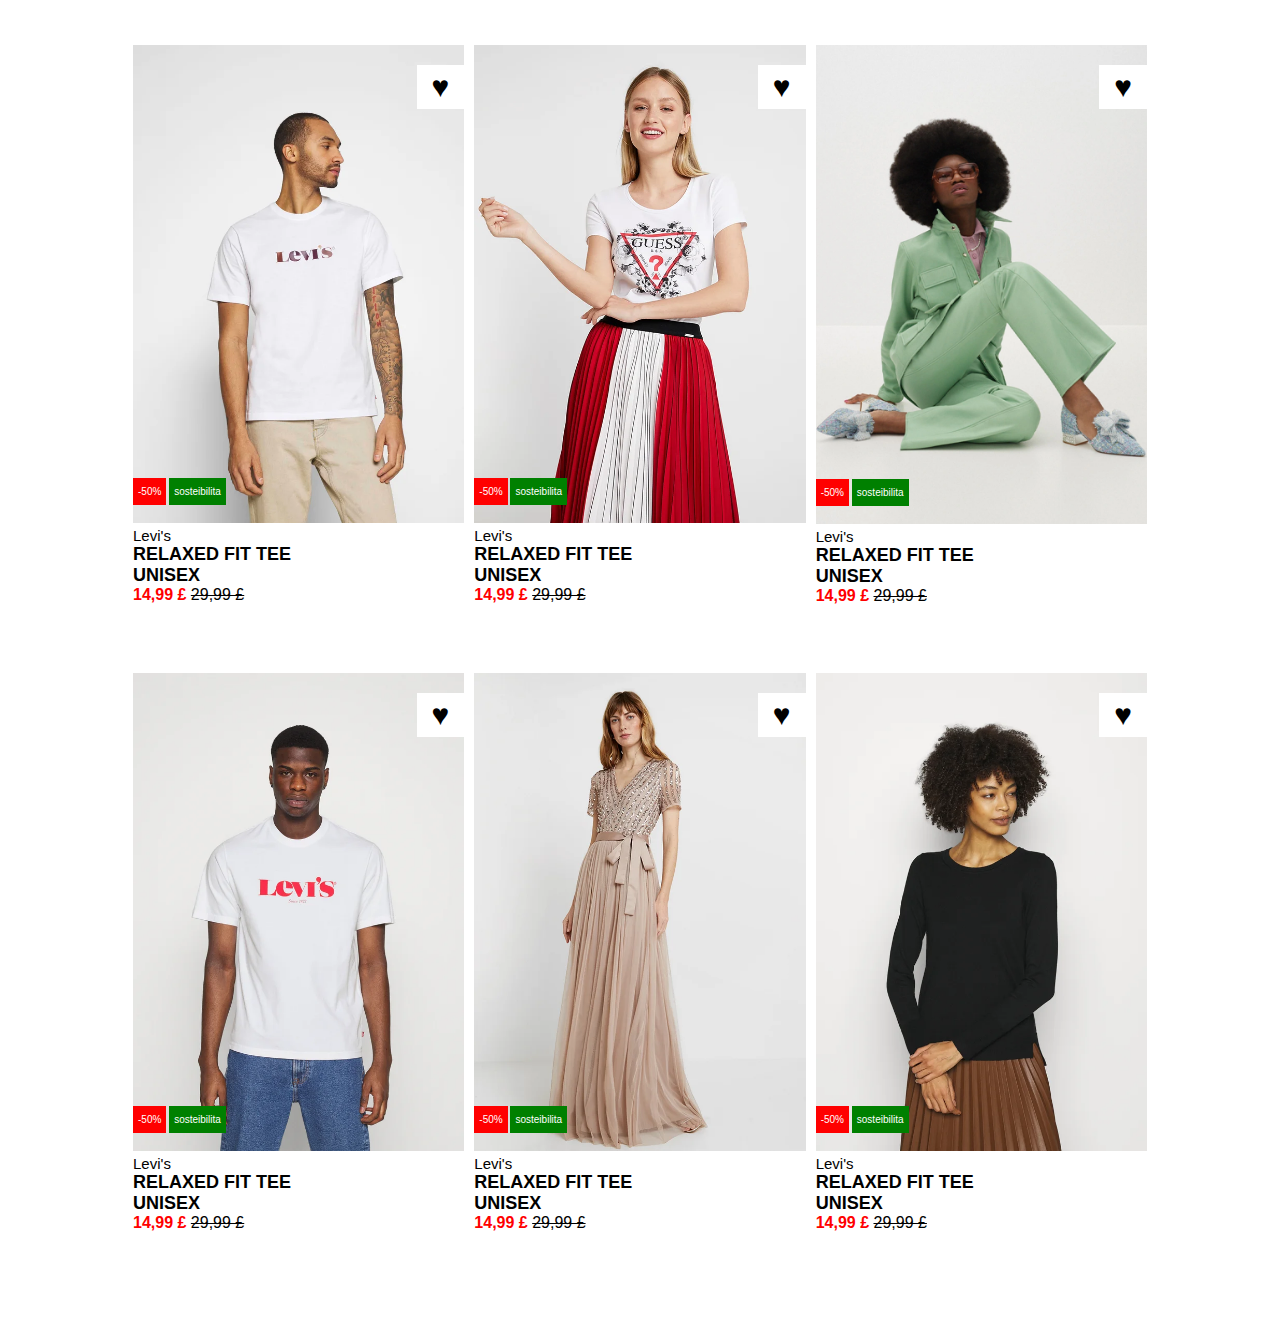
==== index.html @ f1bd7c10 "draft aprt 3" ====
<!DOCTYPE html>
<html lang="en">
<head>
    <meta charset="UTF-8">
    <meta http-equiv="X-UA-Compatible" content="IE=edge">
    <meta name="viewport" content="width=device-width, initial-scale=1.0">
    <link rel="stylesheet" href="css/style.css">
    <title>Boolando</title>
</head>
<body>


    <!--  page wrap  -->
    <div class="wrap clearfix">

        
        <!-- contenitore main -->
        <div class="box left ">

            <!-- inizio immagine  -->
            
            <div class="img-container">
                <img class="back" src="img/1b.webp" alt="">
                <img class="front" src="img/1.webp" alt="">
            </div>
                

            <!-- fine immagine  -->

            <!-- tag immagine  -->
            <span class="heart pos-abs">&hearts;</span>
            <div class="tag pos-abs">
                <span class="sale">-50%</span>
                <span class="sost">sosteibilita</span>
            </div>
            <!-- fine tag  -->

            <!-- informazione item   -->
            <div class="text">
                <div class="brand">Levi's</div>
               <h4 class="description">relaxed fit tee unisex</h4>
                <div class="price">
                <span class="after">14,99 £</span>
                <span class="before">29,99 £</span>
            </div>
            <!-- fine informazione itame  -->
        </div> 

        
        
        <!-- /main container  -->
        </div>

        <div class="box left ">

            <!-- inizio immagine  -->
            
            <div class="img-container">
                <img class="back" src="img/2b.webp" alt="">
                <img class="front" src="img/2.webp" alt="">
            </div>
                

            <!-- fine immagine  -->

            <!-- tag immagine  -->
            <span class="heart pos-abs">&hearts;</span>
            <div class="tag pos-abs">
                <span class="sale">-50%</span>
                <span class="sost">sosteibilita</span>
            </div>
            <!-- fine tag  -->

            <!-- informazione item   -->
            <div class="text">
                <div class="brand">Levi's</div>
               <h4 class="description">relaxed fit tee unisex</h4>
                <div class="price">
                <span class="after">14,99 £</span>
                <span class="before">29,99 £</span>
            </div>
            <!-- fine informazione itame  -->
        </div> 

        
        
        <!-- /main container  -->
        </div>

        <div class="box left ">

            <!-- inizio immagine  -->
            
            <div class="img-container">
                <img class="back" src="img/3b.webp" alt="">
                <img class="front" src="img/3.webp" alt="">
            </div>
                

            <!-- fine immagine  -->

            <!-- tag immagine  -->
            <span class="heart pos-abs">&hearts;</span>
            <div class="tag pos-abs">
                <span class="sale">-50%</span>
                <span class="sost">sosteibilita</span>
            </div>
            <!-- fine tag  -->

            <!-- informazione item   -->
            <div class="text">
                <div class="brand">Levi's</div>
               <h4 class="description">relaxed fit tee unisex</h4>
                <div class="price">
                <span class="after">14,99 £</span>
                <span class="before">29,99 £</span>
            </div>
            <!-- fine informazione itame  -->
        </div> 

        
        
        <!-- /main container  -->
        </div>

        <div class="box left ">

            <!-- inizio immagine  -->
            
            <div class="img-container">
                <img class="back" src="img/4b.webp" alt="">
                <img class="front" src="img/4.webp" alt="">
            </div>
                

            <!-- fine immagine  -->

            <!-- tag immagine  -->
            <span class="heart pos-abs">&hearts;</span>
            <div class="tag pos-abs">
                <span class="sale">-50%</span>
                <span class="sost">sosteibilita</span>
            </div>
            <!-- fine tag  -->

            <!-- informazione item   -->
            <div class="text">
                <div class="brand">Levi's</div>
               <h4 class="description">relaxed fit tee unisex</h4>
                <div class="price">
                <span class="after">14,99 £</span>
                <span class="before">29,99 £</span>
            </div>
            <!-- fine informazione itame  -->
        </div> 

        
        
        <!-- /main container  -->
        </div>

        <div class="box left ">

            <!-- inizio immagine  -->
            
            <div class="img-container">
                <img class="back" src="img/5b.webp" alt="">
                <img class="front" src="img/5.webp" alt="">
            </div>
                

            <!-- fine immagine  -->

            <!-- tag immagine  -->
            <span class="heart pos-abs">&hearts;</span>
            <div class="tag pos-abs">
                <span class="sale">-50%</span>
                <span class="sost">sosteibilita</span>
            </div>
            <!-- fine tag  -->

            <!-- informazione item   -->
            <div class="text">
                <div class="brand">Levi's</div>
               <h4 class="description">relaxed fit tee unisex</h4>
                <div class="price">
                <span class="after">14,99 £</span>
                <span class="before">29,99 £</span>
            </div>
            <!-- fine informazione itame  -->
        </div> 

        
        
        <!-- /main container  -->
        </div>

        <div class="box left ">

            <!-- inizio immagine  -->
            
            <div class="img-container">
                <img class="back" src="img/6b.webp" alt="">
                <img class="front" src="img/6.webp" alt="">
            </div>
                

            <!-- fine immagine  -->

            <!-- tag immagine  -->
            <span class="heart pos-abs">&hearts;</span>
            <div class="tag pos-abs">
                <span class="sale">-50%</span>
                <span class="sost">sosteibilita</span>
            </div>
            <!-- fine tag  -->

            <!-- informazione item   -->
            <div class="text">
                <div class="brand">Levi's</div>
               <h4 class="description">relaxed fit tee unisex</h4>
                <div class="price">
                <span class="after">14,99 £</span>
                <span class="before">29,99 £</span>
            </div>
            <!-- fine informazione itame  -->
        </div> 

        
        
        <!-- /main container  -->
        </div>

        

        <!-- /wrap page  -->


    
        
    </div>
    </body>
</html>
---- css/style.css ----
/* **commons***  */
*{
    margin: 0;
    padding:0;
    box-sizing: border-box;
    font-family: sans-serif;
}
.wrap{
    
    width: 80%;
    
    margin:40px auto;
   
    
}

.clearfix::after{
    content: '';
    clear: both;
    display: table;
}

.pos-abs{
    position: absolute;
}

/* ***commmons****  */


/* ## main container ## */
.box{
    position: relative;
    width:calc(100% / 3 - 10px);
    float:left;
    margin: 5px;
    margin-bottom: 100px;
}


/* ##img-container## */
    
    .img-container img {
        width: 100%;
    }

    .img-container img{
        transition: ease-in 2s;
    }
    
    .img-container .back{
        display: none;
    }
    /* ##in questo caso metter hover sul contenitore ##  */
    .img-container:hover .front{
    display:none;
    }
    
    .img-container:hover .back{
        display: inline-block;
    }
    

    








/* ## tag ## */

.heart{
    background-color: white;
    padding: 5px 15px 5px;
    top:20px;
    right: 0px;
    font-size: 30px;
    text-align: center;
}

.tag{
    width: 40%;
    position: absolute;
    left: 0px;
    bottom:70px;
    color: white;
    font-size: 10px;
    font-weight: 400;
}

.sale{   
    background-color: red;
    padding: 8px 5px;
}

.sost{
    background-color: green;
    padding: 8px 5px;

}
/* ###/ tag ###  */
.text{
    width: 60%;
    height: 40px;
}

.brand{
    font-size: 15px;
}

.text .description{
    font-size:18px;
    text-transform: uppercase;

}

.text .before{
    text-decoration: line-through;
}

.text .after{
    color: red;
    font-weight: 600;
}





/* # debug # */

.box.debug{
   border: 1px solid black;
    }

.text.debug{
    background-color: red;
}
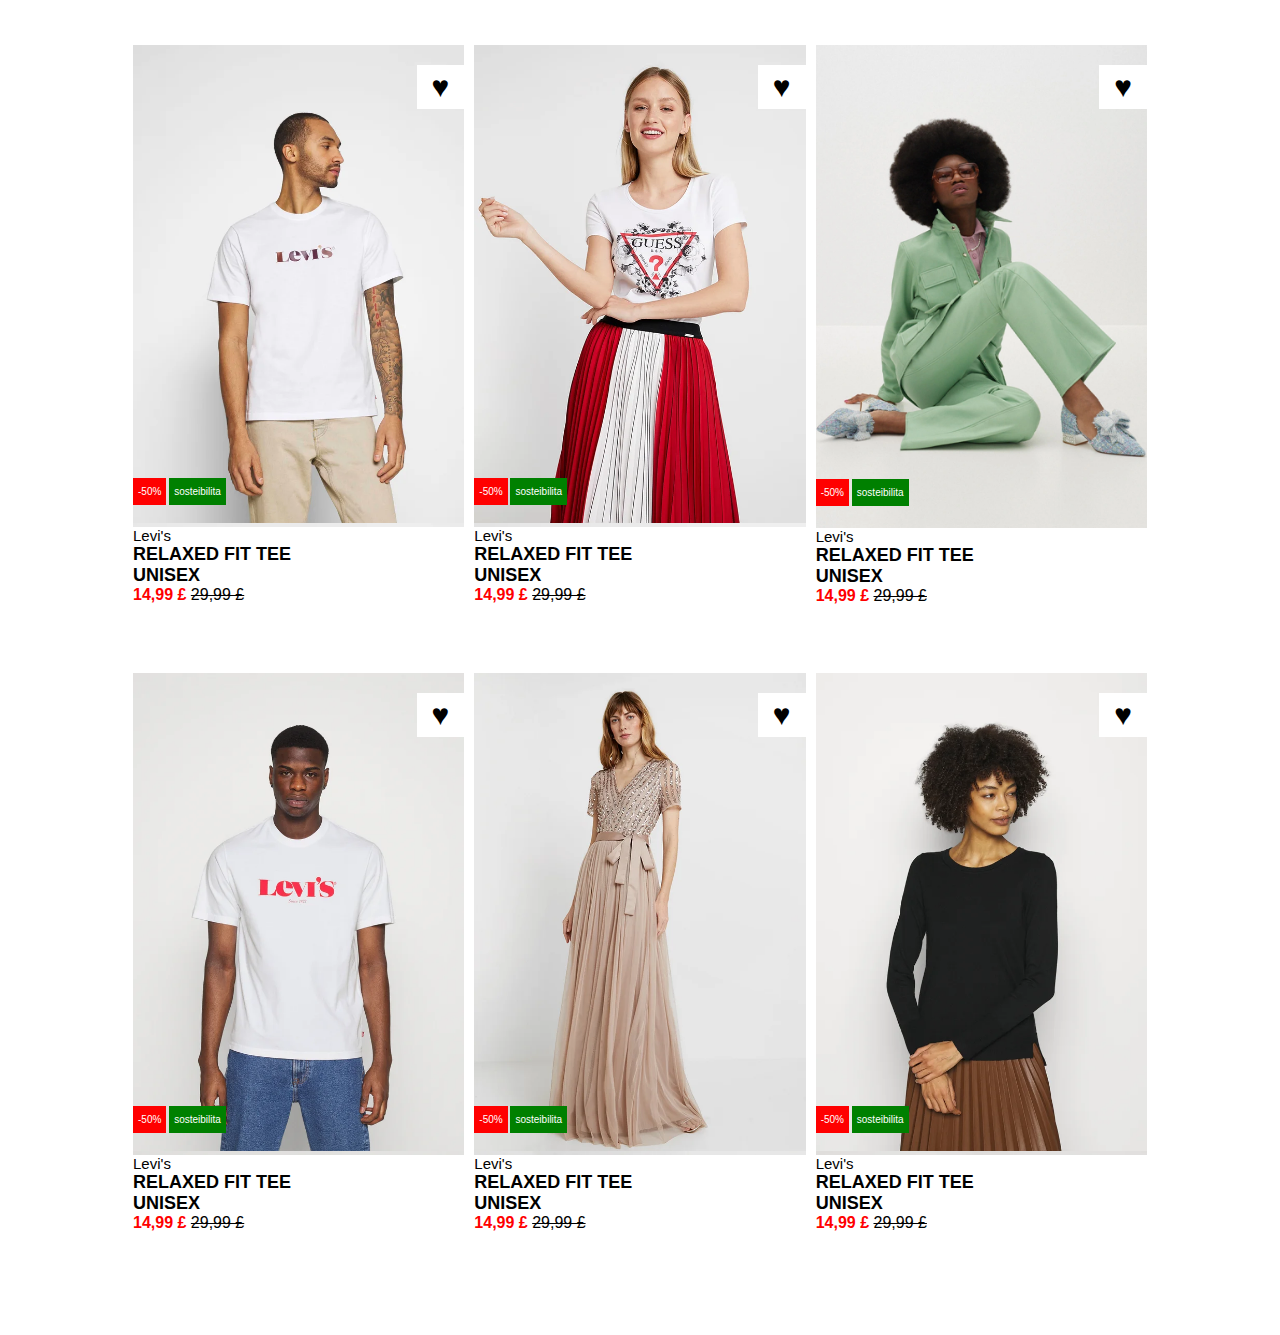
==== commit d4ec524a: "transition effect" ====
--- a/index.html
+++ b/index.html
@@ -13,223 +13,231 @@
     <!--  page wrap  -->
     <div class="wrap clearfix">
 
-        
+        <div class="box left ">
+
+            <!-- inizio immagine  -->
+            
+            <div class="img-container">
+                <div class="bg-image1">
+                    <img class="front" src="img/1.webp" alt="">
+                </div>
+            </div>
+                
+
+            <!-- fine immagine  -->
+
+            <!-- tag immagine  -->
+            <span class="heart pos-abs">&hearts;</span>
+            <div class="tag pos-abs">
+                <span class="sale">-50%</span>
+                <span class="sost">sosteibilita</span>
+            </div>
+            <!-- fine tag  -->
+
+            <!-- informazione item   -->
+            <div class="text">
+                <div class="brand">Levi's</div>
+               <h4 class="description">relaxed fit tee unisex</h4>
+                <div class="price">
+                <span class="after">14,99 £</span>
+                <span class="before">29,99 £</span>
+            </div>
+            <!-- fine informazione itame  -->
+        </div> 
+
+        
+        
+        <!-- /main container  -->
+        </div>
+
         <!-- contenitore main -->
         <div class="box left ">
 
             <!-- inizio immagine  -->
             
             <div class="img-container">
-                <img class="back" src="img/1b.webp" alt="">
-                <img class="front" src="img/1.webp" alt="">
-            </div>
-                
-
-            <!-- fine immagine  -->
-
-            <!-- tag immagine  -->
-            <span class="heart pos-abs">&hearts;</span>
-            <div class="tag pos-abs">
-                <span class="sale">-50%</span>
-                <span class="sost">sosteibilita</span>
-            </div>
-            <!-- fine tag  -->
-
-            <!-- informazione item   -->
-            <div class="text">
-                <div class="brand">Levi's</div>
-               <h4 class="description">relaxed fit tee unisex</h4>
-                <div class="price">
-                <span class="after">14,99 £</span>
-                <span class="before">29,99 £</span>
-            </div>
-            <!-- fine informazione itame  -->
-        </div> 
-
-        
-        
-        <!-- /main container  -->
-        </div>
-
-        <div class="box left ">
-
-            <!-- inizio immagine  -->
-            
-            <div class="img-container">
-                <img class="back" src="img/2b.webp" alt="">
-                <img class="front" src="img/2.webp" alt="">
-            </div>
-                
-
-            <!-- fine immagine  -->
-
-            <!-- tag immagine  -->
-            <span class="heart pos-abs">&hearts;</span>
-            <div class="tag pos-abs">
-                <span class="sale">-50%</span>
-                <span class="sost">sosteibilita</span>
-            </div>
-            <!-- fine tag  -->
-
-            <!-- informazione item   -->
-            <div class="text">
-                <div class="brand">Levi's</div>
-               <h4 class="description">relaxed fit tee unisex</h4>
-                <div class="price">
-                <span class="after">14,99 £</span>
-                <span class="before">29,99 £</span>
-            </div>
-            <!-- fine informazione itame  -->
-        </div> 
-
-        
-        
-        <!-- /main container  -->
-        </div>
-
-        <div class="box left ">
-
-            <!-- inizio immagine  -->
-            
-            <div class="img-container">
-                <img class="back" src="img/3b.webp" alt="">
-                <img class="front" src="img/3.webp" alt="">
-            </div>
-                
-
-            <!-- fine immagine  -->
-
-            <!-- tag immagine  -->
-            <span class="heart pos-abs">&hearts;</span>
-            <div class="tag pos-abs">
-                <span class="sale">-50%</span>
-                <span class="sost">sosteibilita</span>
-            </div>
-            <!-- fine tag  -->
-
-            <!-- informazione item   -->
-            <div class="text">
-                <div class="brand">Levi's</div>
-               <h4 class="description">relaxed fit tee unisex</h4>
-                <div class="price">
-                <span class="after">14,99 £</span>
-                <span class="before">29,99 £</span>
-            </div>
-            <!-- fine informazione itame  -->
-        </div> 
-
-        
-        
-        <!-- /main container  -->
-        </div>
-
-        <div class="box left ">
-
-            <!-- inizio immagine  -->
-            
-            <div class="img-container">
-                <img class="back" src="img/4b.webp" alt="">
-                <img class="front" src="img/4.webp" alt="">
-            </div>
-                
-
-            <!-- fine immagine  -->
-
-            <!-- tag immagine  -->
-            <span class="heart pos-abs">&hearts;</span>
-            <div class="tag pos-abs">
-                <span class="sale">-50%</span>
-                <span class="sost">sosteibilita</span>
-            </div>
-            <!-- fine tag  -->
-
-            <!-- informazione item   -->
-            <div class="text">
-                <div class="brand">Levi's</div>
-               <h4 class="description">relaxed fit tee unisex</h4>
-                <div class="price">
-                <span class="after">14,99 £</span>
-                <span class="before">29,99 £</span>
-            </div>
-            <!-- fine informazione itame  -->
-        </div> 
-
-        
-        
-        <!-- /main container  -->
-        </div>
-
-        <div class="box left ">
-
-            <!-- inizio immagine  -->
-            
-            <div class="img-container">
-                <img class="back" src="img/5b.webp" alt="">
-                <img class="front" src="img/5.webp" alt="">
-            </div>
-                
-
-            <!-- fine immagine  -->
-
-            <!-- tag immagine  -->
-            <span class="heart pos-abs">&hearts;</span>
-            <div class="tag pos-abs">
-                <span class="sale">-50%</span>
-                <span class="sost">sosteibilita</span>
-            </div>
-            <!-- fine tag  -->
-
-            <!-- informazione item   -->
-            <div class="text">
-                <div class="brand">Levi's</div>
-               <h4 class="description">relaxed fit tee unisex</h4>
-                <div class="price">
-                <span class="after">14,99 £</span>
-                <span class="before">29,99 £</span>
-            </div>
-            <!-- fine informazione itame  -->
-        </div> 
-
-        
-        
-        <!-- /main container  -->
-        </div>
-
-        <div class="box left ">
-
-            <!-- inizio immagine  -->
-            
-            <div class="img-container">
-                <img class="back" src="img/6b.webp" alt="">
-                <img class="front" src="img/6.webp" alt="">
-            </div>
-                
-
-            <!-- fine immagine  -->
-
-            <!-- tag immagine  -->
-            <span class="heart pos-abs">&hearts;</span>
-            <div class="tag pos-abs">
-                <span class="sale">-50%</span>
-                <span class="sost">sosteibilita</span>
-            </div>
-            <!-- fine tag  -->
-
-            <!-- informazione item   -->
-            <div class="text">
-                <div class="brand">Levi's</div>
-               <h4 class="description">relaxed fit tee unisex</h4>
-                <div class="price">
-                <span class="after">14,99 £</span>
-                <span class="before">29,99 £</span>
-            </div>
-            <!-- fine informazione itame  -->
-        </div> 
-
-        
-        
-        <!-- /main container  -->
-        </div>
+                <div class="bg-image2">
+                    <img class="front" src="img/2.webp" alt="">
+                </div>
+            </div>
+                
+
+            <!-- fine immagine  -->
+
+            <!-- tag immagine  -->
+            <span class="heart pos-abs">&hearts;</span>
+            <div class="tag pos-abs">
+                <span class="sale">-50%</span>
+                <span class="sost">sosteibilita</span>
+            </div>
+            <!-- fine tag  -->
+
+            <!-- informazione item   -->
+            <div class="text">
+                <div class="brand">Levi's</div>
+               <h4 class="description">relaxed fit tee unisex</h4>
+                <div class="price">
+                <span class="after">14,99 £</span>
+                <span class="before">29,99 £</span>
+            </div>
+            <!-- fine informazione itame  -->
+        </div> 
+
+        
+        
+        <!-- /main container  -->
+        </div>
+
+        <div class="box left ">
+
+            <!-- inizio immagine  -->
+            
+            <div class="img-container">
+                <div class="bg-image3">
+                    <img class="front" src="img/3.webp" alt="">
+                </div>
+            </div>
+                
+
+            <!-- fine immagine  -->
+
+            <!-- tag immagine  -->
+            <span class="heart pos-abs">&hearts;</span>
+            <div class="tag pos-abs">
+                <span class="sale">-50%</span>
+                <span class="sost">sosteibilita</span>
+            </div>
+            <!-- fine tag  -->
+
+            <!-- informazione item   -->
+            <div class="text">
+                <div class="brand">Levi's</div>
+               <h4 class="description">relaxed fit tee unisex</h4>
+                <div class="price">
+                <span class="after">14,99 £</span>
+                <span class="before">29,99 £</span>
+            </div>
+            <!-- fine informazione itame  -->
+        </div> 
+
+        
+        
+        <!-- /main container  -->
+        </div>
+
+        <div class="box left ">
+
+            <!-- inizio immagine  -->
+            
+            <div class="img-container">
+                <div class="bg-image4">
+                    <img class="front" src="img/4.webp" alt="">
+                </div>
+            </div>
+                
+
+            <!-- fine immagine  -->
+
+            <!-- tag immagine  -->
+            <span class="heart pos-abs">&hearts;</span>
+            <div class="tag pos-abs">
+                <span class="sale">-50%</span>
+                <span class="sost">sosteibilita</span>
+            </div>
+            <!-- fine tag  -->
+
+            <!-- informazione item   -->
+            <div class="text">
+                <div class="brand">Levi's</div>
+               <h4 class="description">relaxed fit tee unisex</h4>
+                <div class="price">
+                <span class="after">14,99 £</span>
+                <span class="before">29,99 £</span>
+            </div>
+            <!-- fine informazione itame  -->
+        </div> 
+
+        
+        
+        <!-- /main container  -->
+        </div>
+
+        <div class="box left ">
+
+            <!-- inizio immagine  -->
+            
+            <div class="img-container">
+                <div class="bg-image5">
+                    <img class="front" src="img/5.webp" alt="">
+                </div>
+            </div>
+                
+
+            <!-- fine immagine  -->
+
+            <!-- tag immagine  -->
+            <span class="heart pos-abs">&hearts;</span>
+            <div class="tag pos-abs">
+                <span class="sale">-50%</span>
+                <span class="sost">sosteibilita</span>
+            </div>
+            <!-- fine tag  -->
+
+            <!-- informazione item   -->
+            <div class="text">
+                <div class="brand">Levi's</div>
+               <h4 class="description">relaxed fit tee unisex</h4>
+                <div class="price">
+                <span class="after">14,99 £</span>
+                <span class="before">29,99 £</span>
+            </div>
+            <!-- fine informazione itame  -->
+        </div> 
+
+        
+        
+        <!-- /main container  -->
+        </div>
+
+        <div class="box left ">
+
+            <!-- inizio immagine  -->
+            
+            <div class="img-container">
+                <div class="bg-image6">
+                    <img class="front" src="img/6.webp" alt="">
+                </div>
+            </div>
+                
+
+            <!-- fine immagine  -->
+
+            <!-- tag immagine  -->
+            <span class="heart pos-abs">&hearts;</span>
+            <div class="tag pos-abs">
+                <span class="sale">-50%</span>
+                <span class="sost">sosteibilita</span>
+            </div>
+            <!-- fine tag  -->
+
+            <!-- informazione item   -->
+            <div class="text">
+                <div class="brand">Levi's</div>
+               <h4 class="description">relaxed fit tee unisex</h4>
+                <div class="price">
+                <span class="after">14,99 £</span>
+                <span class="before">29,99 £</span>
+            </div>
+            <!-- fine informazione itame  -->
+        </div> 
+
+        
+        
+        <!-- /main container  -->
+        </div>
+
+
+        
 
         
 
--- a/css/style.css
+++ b/css/style.css
@@ -41,23 +41,54 @@
     
     .img-container img {
         width: 100%;
+     }
+
+    .bg-image1{
+        
+        background-image: url('/img/1b.webp');
+        background-size: cover;
     }
 
-    .img-container img{
-        transition: ease-in 2s;
+    .bg-image2{
+        
+        background-image: url('/img/2b.webp');
+        background-size: cover;
     }
+    .bg-image3{
+        
+        background-image: url('/img/3b.webp');
+        background-size: cover;
+    }
+    .bg-image4{
+        
+        background-image: url('/img/4b.webp');
+        background-size: cover;
+    }
+    .bg-image5{
+        
+        background-image: url('/img/5b.webp');
+        background-size: cover;
+    }
+    .bg-image6{
+        
+        background-image: url('/img/6b.webp');
+        background-size: cover;
+    }
+
+
+     .front:hover{
+         opacity: 0;
+     }
+
+     .front{
+         transition: ease-in 0.4s;
+     }
+        
+      
+    /* ##in questo caso mettere hover sul contenitore ##  */
     
-    .img-container .back{
-        display: none;
-    }
-    /* ##in questo caso metter hover sul contenitore ##  */
-    .img-container:hover .front{
-    display:none;
-    }
     
-    .img-container:hover .back{
-        display: inline-block;
-    }
+    
     
 
     
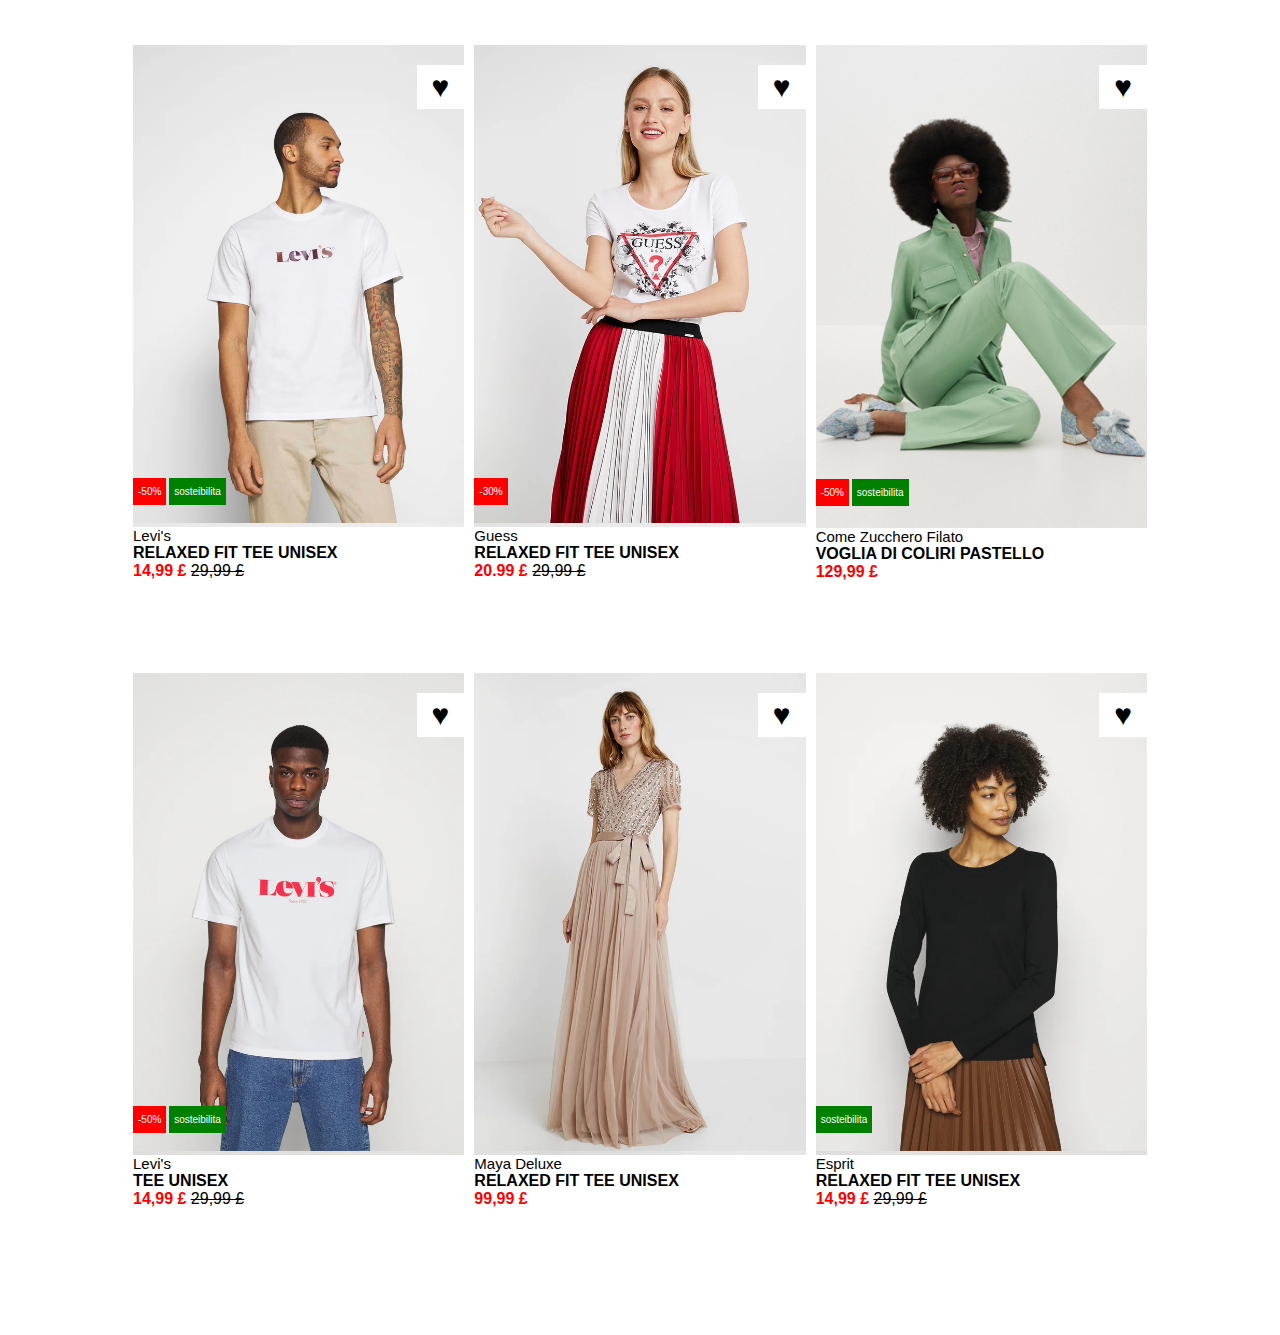
==== commit 0a9d6179: "last corrections" ====
--- a/index.html
+++ b/index.html
@@ -67,17 +67,17 @@
             <!-- tag immagine  -->
             <span class="heart pos-abs">&hearts;</span>
             <div class="tag pos-abs">
-                <span class="sale">-50%</span>
-                <span class="sost">sosteibilita</span>
-            </div>
-            <!-- fine tag  -->
-
-            <!-- informazione item   -->
-            <div class="text">
-                <div class="brand">Levi's</div>
-               <h4 class="description">relaxed fit tee unisex</h4>
-                <div class="price">
-                <span class="after">14,99 £</span>
+                <span class="sale">-30%</span>
+                <!-- <span class="sost">sosteibilita</span> -->
+            </div>
+            <!-- fine tag  -->
+
+            <!-- informazione item   -->
+            <div class="text">
+                <div class="brand">Guess</div>
+               <h4 class="description">relaxed fit tee unisex</h4>
+                <div class="price">
+                <span class="after">20.99 £</span>
                 <span class="before">29,99 £</span>
             </div>
             <!-- fine informazione itame  -->
@@ -111,11 +111,11 @@
 
             <!-- informazione item   -->
             <div class="text">
-                <div class="brand">Levi's</div>
-               <h4 class="description">relaxed fit tee unisex</h4>
-                <div class="price">
-                <span class="after">14,99 £</span>
-                <span class="before">29,99 £</span>
+                <div class="brand">Come Zucchero Filato</div>
+               <h4 class="description">Voglia di coliri pastello</h4>
+                <div class="price">
+                <span class="after">129,99 £</span>
+                <!-- <span class="before">29,99 £</span> -->
             </div>
             <!-- fine informazione itame  -->
         </div> 
@@ -149,7 +149,7 @@
             <!-- informazione item   -->
             <div class="text">
                 <div class="brand">Levi's</div>
-               <h4 class="description">relaxed fit tee unisex</h4>
+               <h4 class="description">tee unisex</h4>
                 <div class="price">
                 <span class="after">14,99 £</span>
                 <span class="before">29,99 £</span>
@@ -178,18 +178,18 @@
             <!-- tag immagine  -->
             <span class="heart pos-abs">&hearts;</span>
             <div class="tag pos-abs">
-                <span class="sale">-50%</span>
-                <span class="sost">sosteibilita</span>
-            </div>
-            <!-- fine tag  -->
-
-            <!-- informazione item   -->
-            <div class="text">
-                <div class="brand">Levi's</div>
-               <h4 class="description">relaxed fit tee unisex</h4>
-                <div class="price">
-                <span class="after">14,99 £</span>
-                <span class="before">29,99 £</span>
+                <!-- <span class="sale">-50%</span>
+                <span class="sost">sosteibilita</span> -->
+            </div>
+            <!-- fine tag  -->
+
+            <!-- informazione item   -->
+            <div class="text">
+                <div class="brand">Maya Deluxe</div>
+               <h4 class="description">relaxed fit tee unisex</h4>
+                <div class="price">
+                <span class="after">99,99 £</span>
+                <!-- <span class="before">29,99 £</span> -->
             </div>
             <!-- fine informazione itame  -->
         </div> 
@@ -215,14 +215,14 @@
             <!-- tag immagine  -->
             <span class="heart pos-abs">&hearts;</span>
             <div class="tag pos-abs">
-                <span class="sale">-50%</span>
-                <span class="sost">sosteibilita</span>
-            </div>
-            <!-- fine tag  -->
-
-            <!-- informazione item   -->
-            <div class="text">
-                <div class="brand">Levi's</div>
+                <!-- <span class="sale">-50%</span> -->
+                <span class="sost">sosteibilita</span>
+            </div>
+            <!-- fine tag  -->
+
+            <!-- informazione item   -->
+            <div class="text">
+                <div class="brand">Esprit</div>
                <h4 class="description">relaxed fit tee unisex</h4>
                 <div class="price">
                 <span class="after">14,99 £</span>
--- a/css/style.css
+++ b/css/style.css
@@ -74,32 +74,35 @@
         background-image: url('/img/6b.webp');
         background-size: cover;
     }
-
+/* hover and transition  */
 
      .front:hover{
          opacity: 0;
      }
 
      .front{
-         transition: ease-in 0.4s;
+         transition: ease-in 0.35s;
      }
-        
-      
-    /* ##in questo caso mettere hover sul contenitore ##  */
+
+/*  #### esempio usando due immagini in un div####  
+     container img {    
+        width: 100%;
+    }
     
+    .img-container .back{
+        display: none;
+    }
+
+    /* ##in questo caso metter hover sul contenitore ##  */
     
-    
-    
-
-    
-
-
-
-
-
-
-
-
+    /* .img-container:hover .front{
+    display:none;
+   }
+        .img-container:hover .back{
+        display: inline-block;
+  
+    } */ 
+  
 /* ## tag ## */
 
 .heart{
@@ -133,7 +136,7 @@
 }
 /* ###/ tag ###  */
 .text{
-    width: 60%;
+    width: 100%;
     height: 40px;
 }
 
@@ -142,7 +145,7 @@
 }
 
 .text .description{
-    font-size:18px;
+    font-size:16px;
     text-transform: uppercase;
 
 }
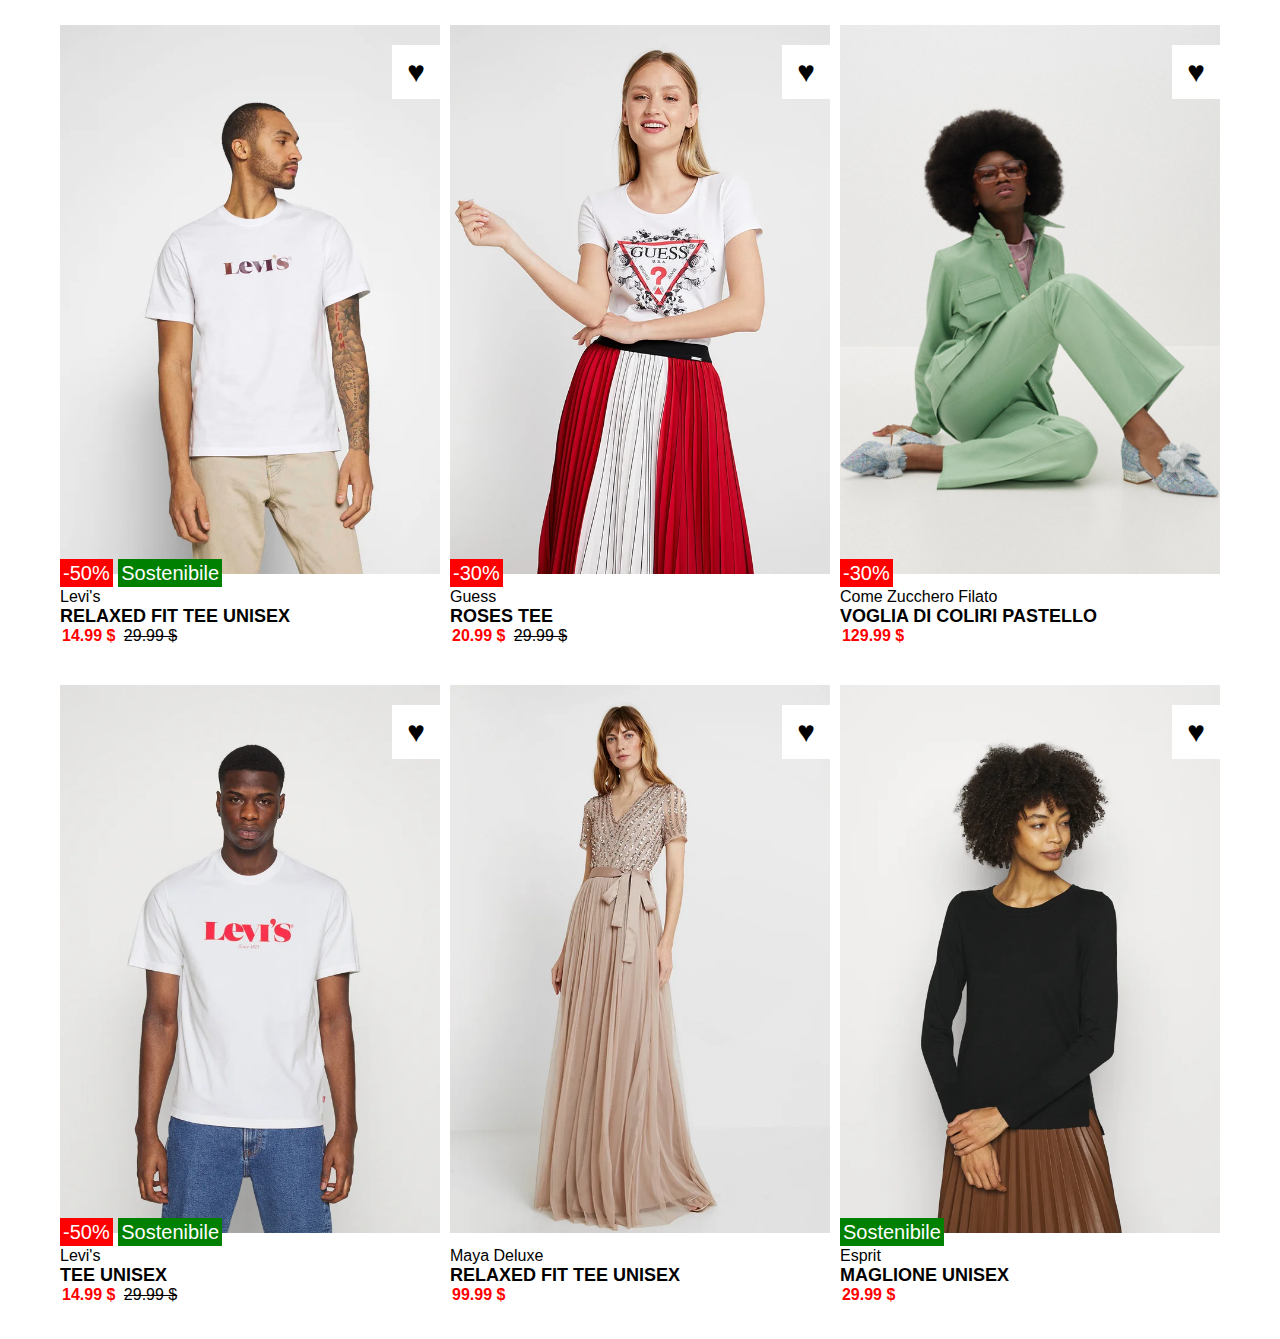
==== commit dc7cc7f7: "FInal version with transition and positions" ====
--- a/index.html
+++ b/index.html
@@ -4,248 +4,182 @@
     <meta charset="UTF-8">
     <meta http-equiv="X-UA-Compatible" content="IE=edge">
     <meta name="viewport" content="width=device-width, initial-scale=1.0">
-    <link rel="stylesheet" href="css/style.css">
-    <title>Boolando</title>
+    <link rel="stylesheet" href="/css/style.css">
+    <title>gesu</title>
 </head>
-<body>
+    <body>
+    <!-- inizio page-wrap  -->
+<div class="wrap clear-fix">
 
+    <!-- inizio card  -->
+    <div class="box">
+        <!-- tag section  -->
+        <span class="heart pos-abs">&hearts;</span>
+        <div class="tag-text pos-abs">
+            <span class="sale ">-50%</span>
+            <span class="sost ">Sostenibile</span>
+        </div>
+        <!-- /tag section  -->
 
-    <!--  page wrap  -->
-    <div class="wrap clearfix">
+        <!-- img-section  -->
+        <div class="img-container">
+            <img src="img/1b.webp" alt="" class="back">
+            <img src="img/1.webp" alt="" class="front">
+        </div>
+        <!-- /img-section  -->
 
-        <div class="box left ">
+        <!-- item desc section  -->
+        <div class="item-description">
+            <div class="brand">Levi's</div>
+            <h3 class="description">relaxed fit tee unisex</h3>
+            <span class="after-sale">14.99 $</span>
+            <span class="pre-sale">29.99 $</span>
+        </div>
+        <!-- /item desc section  -->
+    </div>
+    <!-- fine card  -->
 
-            <!-- inizio immagine  -->
-            
-            <div class="img-container">
-                <div class="bg-image1">
-                    <img class="front" src="img/1.webp" alt="">
-                </div>
-            </div>
-                
+    <!-- inizio card  -->
+    <div class="box">
+        <!-- tag section  -->
+        <span class="heart pos-abs">&hearts;</span>
+        <div class="tag-text pos-abs">
+            <span class="sale ">-30%</spa>
+                <!-- <span class="sost ">Sostenibile</span> -->
+        </div>
+        <!-- /tag section  -->
 
-            <!-- fine immagine  -->
+        <!-- img-section  -->
+        <div class="img-container">
+            <img src="img/2b.webp" alt="" class="back">
+            <img src="img/2.webp" alt="" class="front">
+        </div>
+        <!-- /img-section  -->
 
-            <!-- tag immagine  -->
-            <span class="heart pos-abs">&hearts;</span>
-            <div class="tag pos-abs">
-                <span class="sale">-50%</span>
-                <span class="sost">sosteibilita</span>
-            </div>
-            <!-- fine tag  -->
+        <!-- item desc section  -->
+        <div class="item-description">
+            <div class="brand">Guess</div>
+            <h3 class="description">Roses tee</h3>
+            <span class="after-sale">20.99 $</span>
+            <span class="pre-sale">29.99 $</span>
+        </div>
+        <!-- /item desc section  -->
+    </div>
+    <!-- fine card  -->
 
-            <!-- informazione item   -->
-            <div class="text">
-                <div class="brand">Levi's</div>
-               <h4 class="description">relaxed fit tee unisex</h4>
-                <div class="price">
-                <span class="after">14,99 £</span>
-                <span class="before">29,99 £</span>
-            </div>
-            <!-- fine informazione itame  -->
-        </div> 
+    <!-- inizio card -->
+    <div class="box">
+        <!-- tag section  -->
+        <span class="heart pos-abs">&hearts;</span>
+        <div class="tag-text pos-abs">
+            <span class="sale ">-30%</span>
+            <!-- <span class="sost ">Sostenibile</span> -->
+        </div>
+        <!-- /tag section  -->
 
-        
-        
-        <!-- /main container  -->
+        <!-- img-section  -->
+        <div class="img-container">
+            <img src="img/3b.webp" alt="" class="back">
+            <img src="img/3.webp" alt="" class="front">
         </div>
+        <!-- /img-section  -->
 
-        <!-- contenitore main -->
-        <div class="box left ">
+        <!-- item desc section  -->
+        <div class="item-description">
+            <div class="brand">Come Zucchero Filato</div>
+            <h3 class="description">Voglia di coliri pastello</h3>
+            <span class="after-sale">129.99 $</span>
+            <!-- <span class="pre-sale">50.00 $</span> -->
+        </div>
+        <!-- /item desc section  -->
+    </div>
+    <!-- fine card      -->
 
-            <!-- inizio immagine  -->
-            
-            <div class="img-container">
-                <div class="bg-image2">
-                    <img class="front" src="img/2.webp" alt="">
-                </div>
-            </div>
-                
+    <!-- inizio card  -->
+    <div class="box">
+        <!-- tag section  -->
+        <span class="heart pos-abs">&hearts;</span>
+        <div class="tag-text pos-abs">
+            <span class="sale ">-50%</span>
+            <span class="sost ">Sostenibile</span>
+        </div>
+        <!-- /tag section  -->
+        <!-- img-section  -->
+        <div class="img-container">
+            <img src="img/4b.webp" alt="" class="back">
+            <img src="img/4.webp" alt="" class="front">
+        </div>
+        <!-- /img-section  -->
 
-            <!-- fine immagine  -->
+        <!-- item desc section  -->
+        <div class="item-description">
+            <div class="brand">Levi's</div>
+            <h3 class="description">tee unisex</h3>
+            <span class="after-sale">14.99 $</span>
+            <span class="pre-sale">29.99 $</span>
+        </div>
+        <!-- /item desc section  -->
+    </div>
+    <!-- fine card -->
 
-            <!-- tag immagine  -->
-            <span class="heart pos-abs">&hearts;</span>
-            <div class="tag pos-abs">
-                <span class="sale">-30%</span>
-                <!-- <span class="sost">sosteibilita</span> -->
-            </div>
-            <!-- fine tag  -->
+    <!-- inizio card  -->
+    <div class="box">
+        <!-- teg section  -->
+        <span class="heart pos-abs">&hearts;</span>
+        <div class="tag-text pos-abs">
+            <!-- <span class="sale ">-50%</span> -->
+            <!-- <span class="sost ">Sostenibile</span> -->
+        </div>
+        <!-- /tag section  -->
 
-            <!-- informazione item   -->
-            <div class="text">
-                <div class="brand">Guess</div>
-               <h4 class="description">relaxed fit tee unisex</h4>
-                <div class="price">
-                <span class="after">20.99 £</span>
-                <span class="before">29,99 £</span>
-            </div>
-            <!-- fine informazione itame  -->
-        </div> 
+        <!-- img-section  -->
+        <div class="img-container">
+            <img src="img/5b.webp" alt="" class="back">
+            <img src="img/5.webp" alt="" class="front">
+        </div>
+        <!-- /img section  -->
 
-        
-        
-        <!-- /main container  -->
+        <!-- items desc secttion  -->
+        <div class="item-description">
+            <div class="brand">Maya Deluxe</div>
+            <h3 class="description">relaxed fit tee unisex</h3>
+            <span class="after-sale">99.99 $</span>
+            <!-- <span class="pre-sale">50.00 $</span> -->
         </div>
+        <!-- /items desc section  -->
+    </div>
+    <!-- fine card  -->
 
-        <div class="box left ">
+    <!-- inizio card  -->
+    <div class="box">
+        <!-- tag section  -->
+        <span class="heart pos-abs">&hearts;</span>
+        <div class="tag-text pos-abs">
+            <!-- <span class="sale ">-50%</span> -->
+            <span class="sost ">Sostenibile</span>
+        </div>
+        <!-- /tag section  -->
 
-            <!-- inizio immagine  -->
-            
-            <div class="img-container">
-                <div class="bg-image3">
-                    <img class="front" src="img/3.webp" alt="">
-                </div>
-            </div>
-                
+        <!-- img section  -->
+        <div class="img-container">
+            <img src="img/6b.webp" alt="" class="back">
+            <img src="img/6.webp" alt="" class="front">
+        </div>
+        <!-- /img section  -->
 
-            <!-- fine immagine  -->
+        <!-- item desc section  -->
+        <div class="item-description">
+            <div class="brand">Esprit</div>
+            <h3 class="description">Maglione unisex</h3>
+            <span class="after-sale">29.99 $</span>
+            <!-- <span class="pre-sale">50.00 $</span> -->
+        </div>
+        <!-- /items desc section  -->
+    </div>
+    <!-- fine card  -->
 
-            <!-- tag immagine  -->
-            <span class="heart pos-abs">&hearts;</span>
-            <div class="tag pos-abs">
-                <span class="sale">-50%</span>
-                <span class="sost">sosteibilita</span>
-            </div>
-            <!-- fine tag  -->
+</div>
+<!-- fine page-warp  -->
 
-            <!-- informazione item   -->
-            <div class="text">
-                <div class="brand">Come Zucchero Filato</div>
-               <h4 class="description">Voglia di coliri pastello</h4>
-                <div class="price">
-                <span class="after">129,99 £</span>
-                <!-- <span class="before">29,99 £</span> -->
-            </div>
-            <!-- fine informazione itame  -->
-        </div> 
-
-        
-        
-        <!-- /main container  -->
-        </div>
-
-        <div class="box left ">
-
-            <!-- inizio immagine  -->
-            
-            <div class="img-container">
-                <div class="bg-image4">
-                    <img class="front" src="img/4.webp" alt="">
-                </div>
-            </div>
-                
-
-            <!-- fine immagine  -->
-
-            <!-- tag immagine  -->
-            <span class="heart pos-abs">&hearts;</span>
-            <div class="tag pos-abs">
-                <span class="sale">-50%</span>
-                <span class="sost">sosteibilita</span>
-            </div>
-            <!-- fine tag  -->
-
-            <!-- informazione item   -->
-            <div class="text">
-                <div class="brand">Levi's</div>
-               <h4 class="description">tee unisex</h4>
-                <div class="price">
-                <span class="after">14,99 £</span>
-                <span class="before">29,99 £</span>
-            </div>
-            <!-- fine informazione itame  -->
-        </div> 
-
-        
-        
-        <!-- /main container  -->
-        </div>
-
-        <div class="box left ">
-
-            <!-- inizio immagine  -->
-            
-            <div class="img-container">
-                <div class="bg-image5">
-                    <img class="front" src="img/5.webp" alt="">
-                </div>
-            </div>
-                
-
-            <!-- fine immagine  -->
-
-            <!-- tag immagine  -->
-            <span class="heart pos-abs">&hearts;</span>
-            <div class="tag pos-abs">
-                <!-- <span class="sale">-50%</span>
-                <span class="sost">sosteibilita</span> -->
-            </div>
-            <!-- fine tag  -->
-
-            <!-- informazione item   -->
-            <div class="text">
-                <div class="brand">Maya Deluxe</div>
-               <h4 class="description">relaxed fit tee unisex</h4>
-                <div class="price">
-                <span class="after">99,99 £</span>
-                <!-- <span class="before">29,99 £</span> -->
-            </div>
-            <!-- fine informazione itame  -->
-        </div> 
-
-        
-        
-        <!-- /main container  -->
-        </div>
-
-        <div class="box left ">
-
-            <!-- inizio immagine  -->
-            
-            <div class="img-container">
-                <div class="bg-image6">
-                    <img class="front" src="img/6.webp" alt="">
-                </div>
-            </div>
-                
-
-            <!-- fine immagine  -->
-
-            <!-- tag immagine  -->
-            <span class="heart pos-abs">&hearts;</span>
-            <div class="tag pos-abs">
-                <!-- <span class="sale">-50%</span> -->
-                <span class="sost">sosteibilita</span>
-            </div>
-            <!-- fine tag  -->
-
-            <!-- informazione item   -->
-            <div class="text">
-                <div class="brand">Esprit</div>
-               <h4 class="description">relaxed fit tee unisex</h4>
-                <div class="price">
-                <span class="after">14,99 £</span>
-                <span class="before">29,99 £</span>
-            </div>
-            <!-- fine informazione itame  -->
-        </div> 
-
-        
-        
-        <!-- /main container  -->
-        </div>
-
-
-        
-
-        
-
-        <!-- /wrap page  -->
-
-
-    
-        
-    </div>
     </body>
 </html>--- a/css/style.css
+++ b/css/style.css
@@ -1,88 +1,131 @@
-/* **commons***  */
+/* ##commons##  */
+
 *{
     margin: 0;
-    padding:0;
+    padding: 0;
     box-sizing: border-box;
     font-family: sans-serif;
 }
+
+
 .wrap{
     
-    width: 80%;
-    
-    margin:40px auto;
-   
-    
+    width: 1170px;
+    margin: 20px auto;
+  
 }
 
-.clearfix::after{
+clear-fix::after{
     content: '';
     clear: both;
     display: table;
 }
 
+
 .pos-abs{
     position: absolute;
 }
 
-/* ***commmons****  */
+/* ##product container##  */
+.box{
+    position: relative;
+    width: calc(100% / 3 - 10px );
+    margin-top: 20px;
+    float: left;
+    margin: 5px;
+    padding-bottom: 30px;
+}
+
+.img-container{
+    position: relative;
+    
+    
+}
+
+/* ##img hover effect##  */
+.img-container img{
+    width: 100%;
+    
+}
+
+.img-container .front{
+    position: absolute;
+    top: 0px;
+    left: 0px;
+    transition: ease-in 0.5s;
+}
+
+.img-container .back{
+    position: relative;
+}
+
+.front:hover{
+    opacity: 0;
+}
+
+/* ##tags##  */
+.heart{
+    background-color: white;
+    font-size: 30px;
+    padding: 10px 15px;
+    top: 20px;
+    right: 0px;
+    z-index: 2;
+}
+
+.tag-text{
+    
+    font-size: 20px;
+    color: white;
+    bottom: 90px;
+    left: 0px;
+    z-index: 2;}
 
 
-/* ## main container ## */
-.box{
-    position: relative;
-    width:calc(100% / 3 - 10px);
-    float:left;
-    margin: 5px;
-    margin-bottom: 100px;
+.sale{
+    background-color: red;
+    padding: 3px;
+}
+
+.sost{
+    background-color: green;
+    padding: 3px;
+}
+ /* ###item description section### */
+.item-description{
+    width: 100%;
+    margin-top: 10px;
+}
+
+.item-description h3{
+font-size: 18px;
+text-transform: uppercase;
+}
+
+.after-sale{
+    color: red;
+    font-weight: 600;
+    padding: 2px;
+}
+
+.pre-sale{
+    text-decoration: line-through;
+    padding: 2px;
 }
 
 
-/* ##img-container## */
-    
-    .img-container img {
-        width: 100%;
+
+/* # debug # */
+
+.box.debug{
+    border: 1px solid black;
      }
+ 
+ .text.debug{
+     background-color: red;
+ }
 
-    .bg-image1{
-        
-        background-image: url('/img/1b.webp');
-        background-size: cover;
-    }
 
-    .bg-image2{
-        
-        background-image: url('/img/2b.webp');
-        background-size: cover;
-    }
-    .bg-image3{
-        
-        background-image: url('/img/3b.webp');
-        background-size: cover;
-    }
-    .bg-image4{
-        
-        background-image: url('/img/4b.webp');
-        background-size: cover;
-    }
-    .bg-image5{
-        
-        background-image: url('/img/5b.webp');
-        background-size: cover;
-    }
-    .bg-image6{
-        
-        background-image: url('/img/6b.webp');
-        background-size: cover;
-    }
-/* hover and transition  */
-
-     .front:hover{
-         opacity: 0;
-     }
-
-     .front{
-         transition: ease-in 0.35s;
-     }
 
 /*  #### esempio usando due immagini in un div####  
      container img {    
@@ -92,7 +135,6 @@
     .img-container .back{
         display: none;
     }
-
     /* ##in questo caso metter hover sul contenitore ##  */
     
     /* .img-container:hover .front{
@@ -102,73 +144,8 @@
         display: inline-block;
   
     } */ 
-  
-/* ## tag ## */
-
-.heart{
-    background-color: white;
-    padding: 5px 15px 5px;
-    top:20px;
-    right: 0px;
-    font-size: 30px;
-    text-align: center;
-}
-
-.tag{
-    width: 40%;
-    position: absolute;
-    left: 0px;
-    bottom:70px;
-    color: white;
-    font-size: 10px;
-    font-weight: 400;
-}
-
-.sale{   
-    background-color: red;
-    padding: 8px 5px;
-}
-
-.sost{
-    background-color: green;
-    padding: 8px 5px;
-
-}
-/* ###/ tag ###  */
-.text{
-    width: 100%;
-    height: 40px;
-}
-
-.brand{
-    font-size: 15px;
-}
-
-.text .description{
-    font-size:16px;
-    text-transform: uppercase;
-
-}
-
-.text .before{
-    text-decoration: line-through;
-}
-
-.text .after{
-    color: red;
-    font-weight: 600;
-}
 
 
 
 
 
-/* # debug # */
-
-.box.debug{
-   border: 1px solid black;
-    }
-
-.text.debug{
-    background-color: red;
-}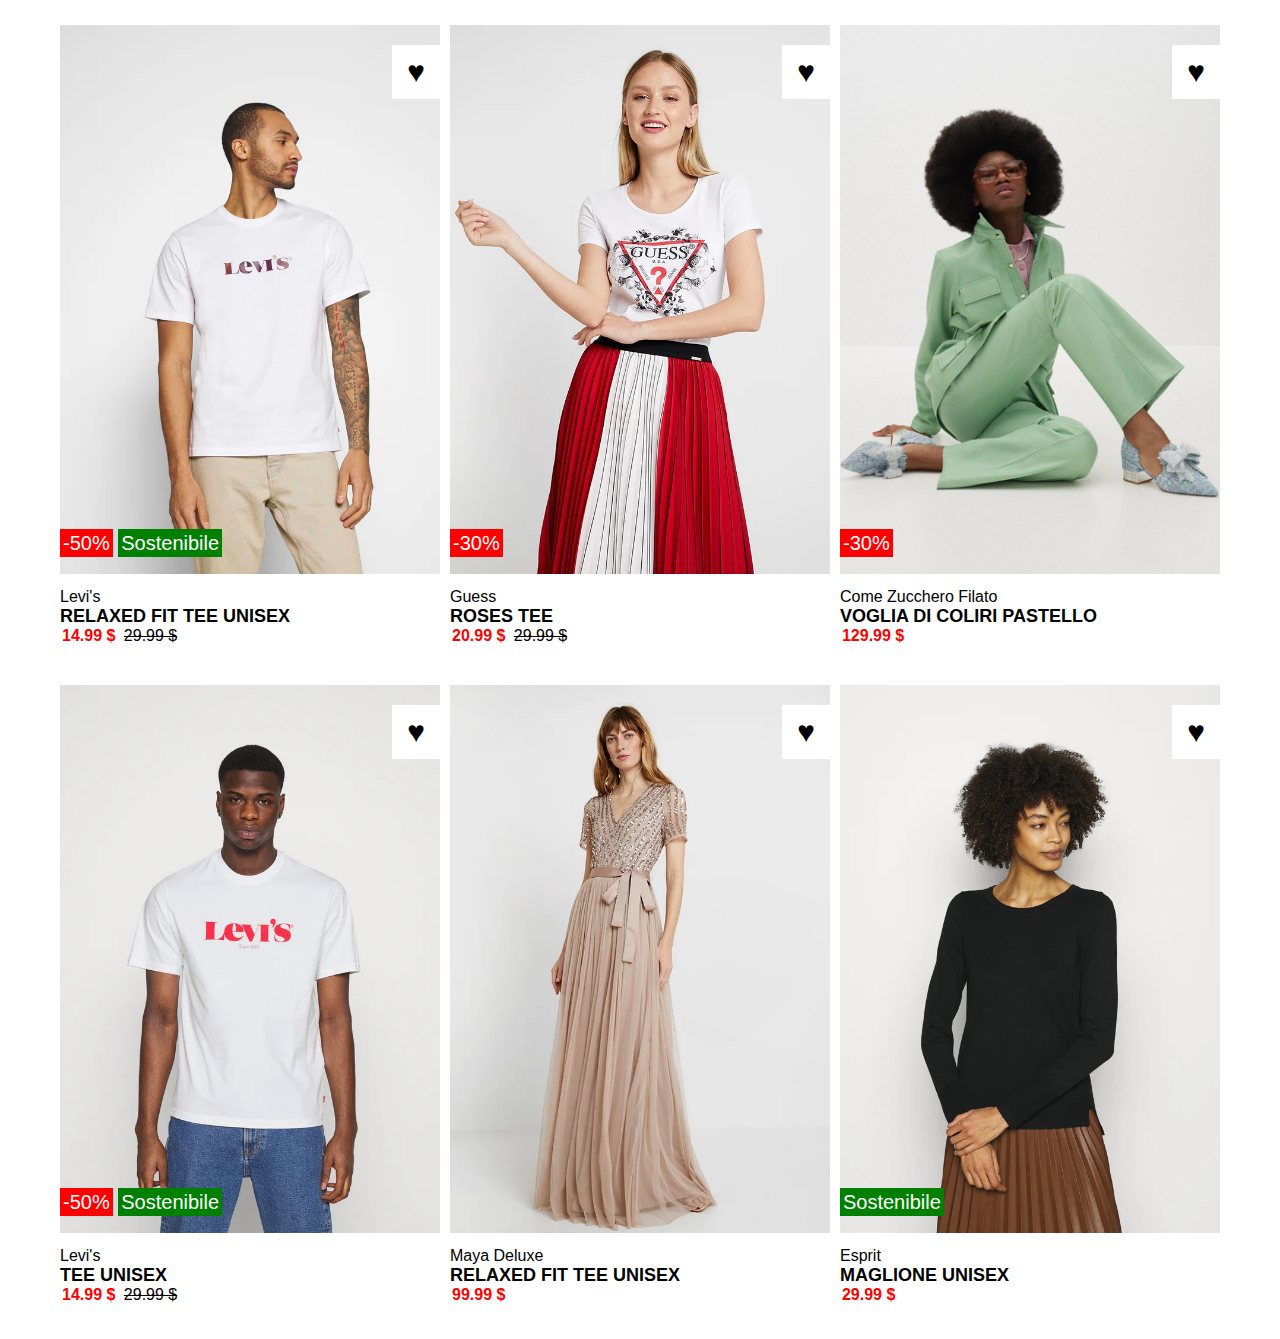
==== commit 9c14a971: "cambio titolo" ====
--- a/index.html
+++ b/index.html
@@ -5,7 +5,7 @@
     <meta http-equiv="X-UA-Compatible" content="IE=edge">
     <meta name="viewport" content="width=device-width, initial-scale=1.0">
     <link rel="stylesheet" href="/css/style.css">
-    <title>gesu</title>
+    <title>Boolando</title>
 </head>
     <body>
     <!-- inizio page-wrap  -->
@@ -23,8 +23,8 @@
 
         <!-- img-section  -->
         <div class="img-container">
-            <img src="img/1b.webp" alt="" class="back">
-            <img src="img/1.webp" alt="" class="front">
+            <img src="img/1b.webp" alt="Modello 1 >relaxed fit tee unisex" class="back">
+            <img src="img/1.webp" alt="Modello 2 >relaxed fit tee unisex" class="front">
         </div>
         <!-- /img-section  -->
 
--- a/css/style.css
+++ b/css/style.css
@@ -77,7 +77,7 @@
     
     font-size: 20px;
     color: white;
-    bottom: 90px;
+    bottom: 120px;
     left: 0px;
     z-index: 2;}
 
